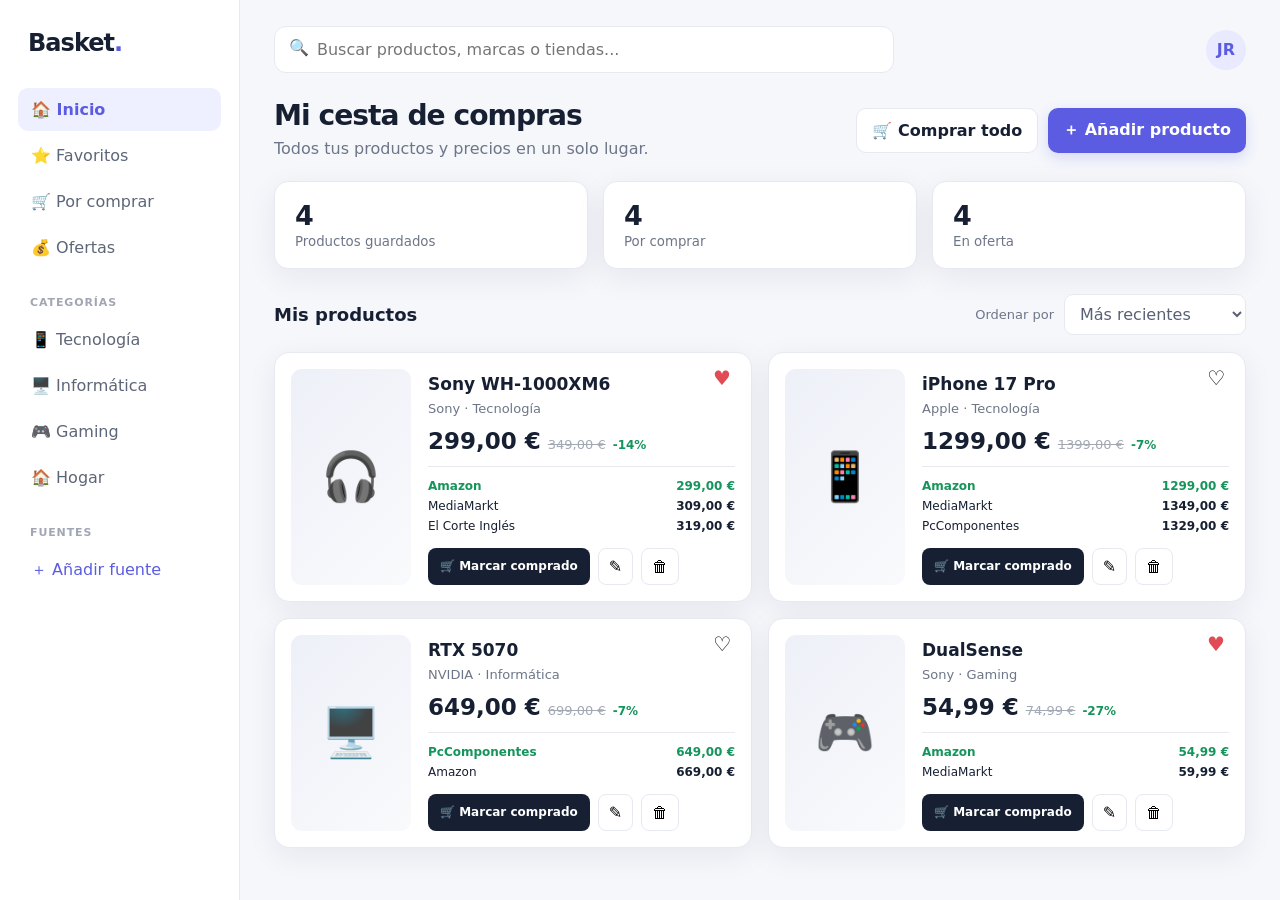
==== index.html @ 6db2d528 "feat: added buy all + html split" ====
<!DOCTYPE html>
<html lang="es">
<head>
  <meta charset="UTF-8">
  <meta name="viewport" content="width=device-width, initial-scale=1.0">
  <meta name="theme-color" content="#5b5ce2">
  <title>Basket — Lista de compras</title>
  <link rel="stylesheet" href="css/styles.css">
  <script src="js/app.js" defer></script>
</head>
<body>
<div class="app">
  <aside class="sidebar">
    <a class="logo" href="#" aria-label="Basket, inicio">Basket<span>.</span></a>
    <nav class="nav" aria-label="Navegación principal">
      <button class="active" data-filter="all">🏠 Inicio</button>
      <button data-filter="favorites">⭐ Favoritos</button>
      <button data-filter="pending">🛒 Por comprar</button>
      <button data-filter="offers">💰 Ofertas</button>
    </nav>
    <div class="section-title">CATEGORÍAS</div>
    <nav class="nav" aria-label="Categorías">
      <button data-cat="Tecnología">📱 Tecnología</button>
      <button data-cat="Informática">🖥️ Informática</button>
      <button data-cat="Gaming">🎮 Gaming</button>
      <button data-cat="Hogar">🏠 Hogar</button>
    </nav>
    <div class="section-title">FUENTES</div>
    <nav class="nav">
      <button class="add-source" id="addSource">＋ Añadir fuente</button>
    </nav>
  </aside>

  <main class="main">
    <header class="topbar">
      <label class="search">
        <span aria-hidden="true">🔍</span>
        <input id="search" type="search" aria-label="Buscar productos" placeholder="Buscar productos, marcas o tiendas...">
      </label>
      <div class="avatar" aria-label="Perfil">JR</div>
    </header>

    <section class="hero">
      <div>
        <h1>Mi cesta de compras</h1>
        <p>Todos tus productos y precios en un solo lugar.</p>
      </div>
      <div class="hero-actions">
        <button class="secondary" id="buyAll" type="button">🛒 Comprar todo</button>
        <button class="primary" id="addProduct" type="button">＋ Añadir producto</button>
      </div>
    </section>

    <section class="stats" aria-label="Resumen de productos">
      <div class="stat"><div class="num" id="count">0</div><small>Productos guardados</small></div>
      <div class="stat"><div class="num" id="pending">0</div><small>Por comprar</small></div>
      <div class="stat"><div class="num" id="offers">0</div><small>En oferta</small></div>
    </section>

    <div class="toolbar">
      <h2>Mis productos</h2>
      <label class="sort-label" for="sort">Ordenar por</label>
      <select id="sort">
        <option value="default">Más recientes</option>
        <option value="price">Precio menor</option>
        <option value="discount">Mayor descuento</option>
      </select>
    </div>

    <section class="products" id="products" aria-live="polite"></section>
  </main>
</div>

<div class="modal-back" id="modalBack" aria-hidden="true">
  <section class="modal" role="dialog" aria-modal="true" aria-labelledby="modalTitle">
    <h2 id="modalTitle">Añadir producto</h2>
    <form id="productForm">
      <label for="name">Nombre del producto</label>
      <input id="name" required placeholder="Ej. Sony WH-1000XM6">
      <label for="brand">Marca</label>
      <input id="brand" placeholder="Ej. Sony">
      <label for="price">Precio actual (€)</label>
      <input id="price" type="number" min="0" step="0.01" required placeholder="299">
      <label for="oldPrice">Precio anterior (€)</label>
      <input id="oldPrice" type="number" min="0" step="0.01" placeholder="349">
      <label for="category">Categoría</label>
      <input id="category" placeholder="Tecnología">
      <label for="url">URL del producto</label>
      <input id="url" type="url" placeholder="https://...">
      <div class="modal-actions">
        <button type="button" class="cancel" id="closeModal">Cancelar</button>
        <button class="primary" type="submit">Guardar producto</button>
      </div>
    </form>
  </section>
</div>
<div class="toast" id="toast" role="status" aria-live="polite"></div>
</body>
</html>
---- css/styles.css ----
* { box-sizing: border-box; }

:root {
  --bg: #f5f7fb;
  --card: #fff;
  --text: #172033;
  --muted: #6d7688;
  --line: #e6e9f0;
  --primary: #5b5ce2;
  --green: #15945b;
  --red: #e04b55;
  --shadow: 0 8px 30px rgba(25, 35, 60, .07);
}

html { min-width: 320px; }
body {
  margin: 0;
  font-family: Inter, system-ui, -apple-system, BlinkMacSystemFont, "Segoe UI", sans-serif;
  background: var(--bg);
  color: var(--text);
}
button, input, select { font: inherit; }
button { cursor: pointer; }
button:focus-visible, input:focus-visible, select:focus-visible, a:focus-visible {
  outline: 3px solid rgba(91, 92, 226, .35);
  outline-offset: 2px;
}
.app { display: grid; grid-template-columns: 240px minmax(0, 1fr); min-height: 100vh; }

.sidebar {
  background: #fff;
  border-right: 1px solid var(--line);
  padding: 25px 18px;
  position: sticky;
  top: 0;
  align-self: start;
  height: 100vh;
  overflow-y: auto;
}
.logo {
  display: inline-block;
  color: var(--text);
  text-decoration: none;
  font-size: 24px;
  font-weight: 850;
  margin: 4px 10px 28px;
  letter-spacing: -.04em;
}
.logo span { color: var(--primary); }
.nav button {
  display: block;
  width: 100%;
  border: 0;
  background: transparent;
  text-align: left;
  padding: 12px 13px;
  border-radius: 10px;
  color: #5d6678;
  margin: 3px 0;
}
.nav button.active, .nav button:hover {
  background: #eef0ff;
  color: var(--primary);
  font-weight: 650;
}
.section-title {
  font-size: 11px;
  color: #a0a6b3;
  font-weight: 700;
  letter-spacing: .08em;
  margin: 27px 12px 9px;
}
.add-source { color: var(--primary) !important; }

.main { padding: 26px 34px; max-width: 1500px; width: 100%; margin: 0 auto; min-width: 0; }
.topbar { display: flex; align-items: center; justify-content: space-between; gap: 18px; margin-bottom: 26px; }
.search { position: relative; flex: 1; max-width: 620px; min-width: 0; }
.search input {
  width: 100%;
  padding: 13px 16px 13px 42px;
  border: 1px solid var(--line);
  border-radius: 12px;
  background: #fff;
  outline: none;
}
.search span { position: absolute; left: 15px; top: 12px; pointer-events: none; }
.avatar {
  flex: 0 0 40px;
  width: 40px;
  height: 40px;
  border-radius: 50%;
  background: #e9eaff;
  display: grid;
  place-items: center;
  font-weight: 700;
  color: var(--primary);
}
.hero { display: flex; justify-content: space-between; align-items: center; gap: 20px; margin-bottom: 20px; }
.hero h1 { margin: 0 0 5px; font-size: clamp(24px, 2.2vw, 30px); letter-spacing: -.035em; }
.hero p { margin: 0; color: var(--muted); line-height: 1.5; }
.hero-actions { display: flex; align-items: center; gap: 10px; flex-wrap: wrap; }
.primary, .secondary {
  border-radius: 10px;
  padding: 12px 15px;
  font-weight: 650;
  white-space: nowrap;
}
.primary { background: var(--primary); color: #fff; border: 0; box-shadow: 0 5px 14px rgba(91, 92, 226, .2); }
.primary:hover { background: #4b4ccf; }
.secondary { background: #fff; color: var(--text); border: 1px solid var(--line); }
.secondary:hover { background: #f7f7ff; border-color: #c8c9f7; }
.stats { display: grid; grid-template-columns: repeat(3, minmax(0, 1fr)); gap: 15px; margin-bottom: 25px; }
.stat { background: var(--card); border: 1px solid var(--line); border-radius: 14px; padding: 18px 20px; box-shadow: var(--shadow); }
.stat .num { font-size: 27px; font-weight: 800; }
.stat small { color: var(--muted); }
.toolbar { display: flex; gap: 10px; align-items: center; flex-wrap: wrap; margin-bottom: 17px; }
.toolbar h2 { font-size: 18px; margin: 0 auto 0 0; }
.sort-label { color: var(--muted); font-size: 13px; }
.toolbar select { border: 1px solid var(--line); background: #fff; border-radius: 9px; padding: 9px 11px; color: #586174; max-width: 100%; }
.products { display: grid; grid-template-columns: repeat(2, minmax(0, 1fr)); gap: 16px; align-items: stretch; }
.product {
  background: #fff;
  border: 1px solid var(--line);
  border-radius: 15px;
  padding: 16px;
  display: grid;
  grid-template-columns: minmax(90px, 120px) minmax(0, 1fr);
  gap: 17px;
  box-shadow: var(--shadow);
  position: relative;
  min-width: 0;
}
.pic { min-height: 125px; border-radius: 11px; background: linear-gradient(135deg, #eef0f8, #f9fafc); display: grid; place-items: center; font-size: 48px; }
.product-content { min-width: 0; padding-top: 4px; }
.product h3 { font-size: 17px; line-height: 1.35; overflow-wrap: anywhere; margin: 0 35px 5px 0; }
.brand { color: var(--muted); font-size: 13px; margin-bottom: 12px; overflow-wrap: anywhere; }
.price { font-size: clamp(20px, 2vw, 23px); font-weight: 800; }
.old { text-decoration: line-through; color: #a3a9b4; font-size: 13px; margin-left: 7px; }
.discount { color: var(--green); font-size: 12px; font-weight: 700; margin-left: 7px; }
.shops { margin: 12px 0; border-top: 1px solid var(--line); padding-top: 9px; }
.shop { display: flex; justify-content: space-between; gap: 10px; font-size: 12px; padding: 3px 0; }
.shop span { overflow-wrap: anywhere; }
.shop b { font-size: 12px; white-space: nowrap; }
.best { color: var(--green); font-weight: 700; }
.actions { display: flex; gap: 8px; flex-wrap: wrap; }
.buy { border: 0; background: #172033; color: #fff; border-radius: 8px; padding: 9px 12px; font-size: 12px; font-weight: 650; }
.buy:hover { background: #303b53; }
.icon { border: 1px solid var(--line); background: #fff; border-radius: 8px; padding: 8px 10px; }
.icon:hover { background: #f5f6fa; }
.heart { position: absolute; right: 14px; top: 14px; border: 0; background: transparent; font-size: 20px; line-height: 1; }
.heart.on { color: var(--red); }
.empty { grid-column: 1 / -1; text-align: center; background: #fff; border: 1px dashed #ccd1dc; border-radius: 14px; padding: 50px 20px; color: var(--muted); }
.modal-back { display: none; position: fixed; inset: 0; background: rgba(18, 25, 40, .42); align-items: center; justify-content: center; padding: 20px; z-index: 10; overflow-y: auto; }
.modal-back.open { display: flex; }
.modal { background: #fff; border-radius: 16px; width: min(500px, 100%); max-height: calc(100vh - 40px); overflow-y: auto; padding: 24px; box-shadow: 0 20px 70px rgba(0, 0, 0, .2); }
.modal h2 { margin-top: 0; }
.modal label { display: block; font-size: 13px; font-weight: 650; margin: 13px 0 6px; }
.modal input { width: 100%; padding: 11px; border: 1px solid var(--line); border-radius: 9px; }
.modal-actions { display: flex; justify-content: flex-end; gap: 8px; margin-top: 20px; }
.cancel { border: 1px solid var(--line); background: #fff; border-radius: 9px; padding: 10px 14px; }
.toast { position: fixed; right: 22px; bottom: 22px; max-width: calc(100vw - 32px); background: #172033; color: #fff; padding: 12px 16px; border-radius: 10px; display: none; z-index: 20; box-shadow: var(--shadow); }
.toast.show { display: block; }

@media (max-width: 1120px) {
  .app { grid-template-columns: 210px minmax(0, 1fr); }
  .main { padding: 24px; }
  .products { grid-template-columns: 1fr; }
}
@media (max-width: 760px) {
  .app { display: flex; flex-direction: column; }
  .sidebar { position: static; height: auto; overflow: visible; padding: 12px 16px; border-right: 0; border-bottom: 1px solid var(--line); }
  .logo { margin: 2px 6px 12px; font-size: 22px; }
  .sidebar .nav { display: flex; gap: 6px; overflow-x: auto; padding-bottom: 3px; }
  .nav button { flex: 0 0 auto; width: auto; margin: 0; white-space: nowrap; padding: 10px 12px; }
  .section-title { margin: 12px 6px 7px; }
  .main { padding: 18px 16px 28px; }
  .topbar { margin-bottom: 20px; }
  .hero { align-items: flex-start; flex-direction: column; }
  .hero-actions { width: 100%; }
  .hero-actions button { flex: 1 1 auto; }
}
@media (max-width: 480px) {
  .main { padding: 15px 12px 24px; }
  .stats { grid-template-columns: 1fr; gap: 10px; margin-bottom: 20px; }
  .stat { padding: 14px 16px; }
  .stat .num { font-size: 24px; }
  .toolbar { align-items: center; }
  .toolbar h2 { width: 100%; }
  .sort-label { margin-left: 0; }
  .toolbar select { flex: 1; }
  .product { grid-template-columns: 1fr; gap: 12px; padding: 13px; }
  .pic { min-height: 135px; }
  .product-content { padding-top: 0; }
  .product h3 { padding-right: 20px; }
  .actions button { flex: 1; }
  .modal { padding: 19px; }
  .toast { right: 12px; bottom: 12px; }
}
@media (prefers-reduced-motion: reduce) {
  *, *::before, *::after { scroll-behavior: auto !important; }
}
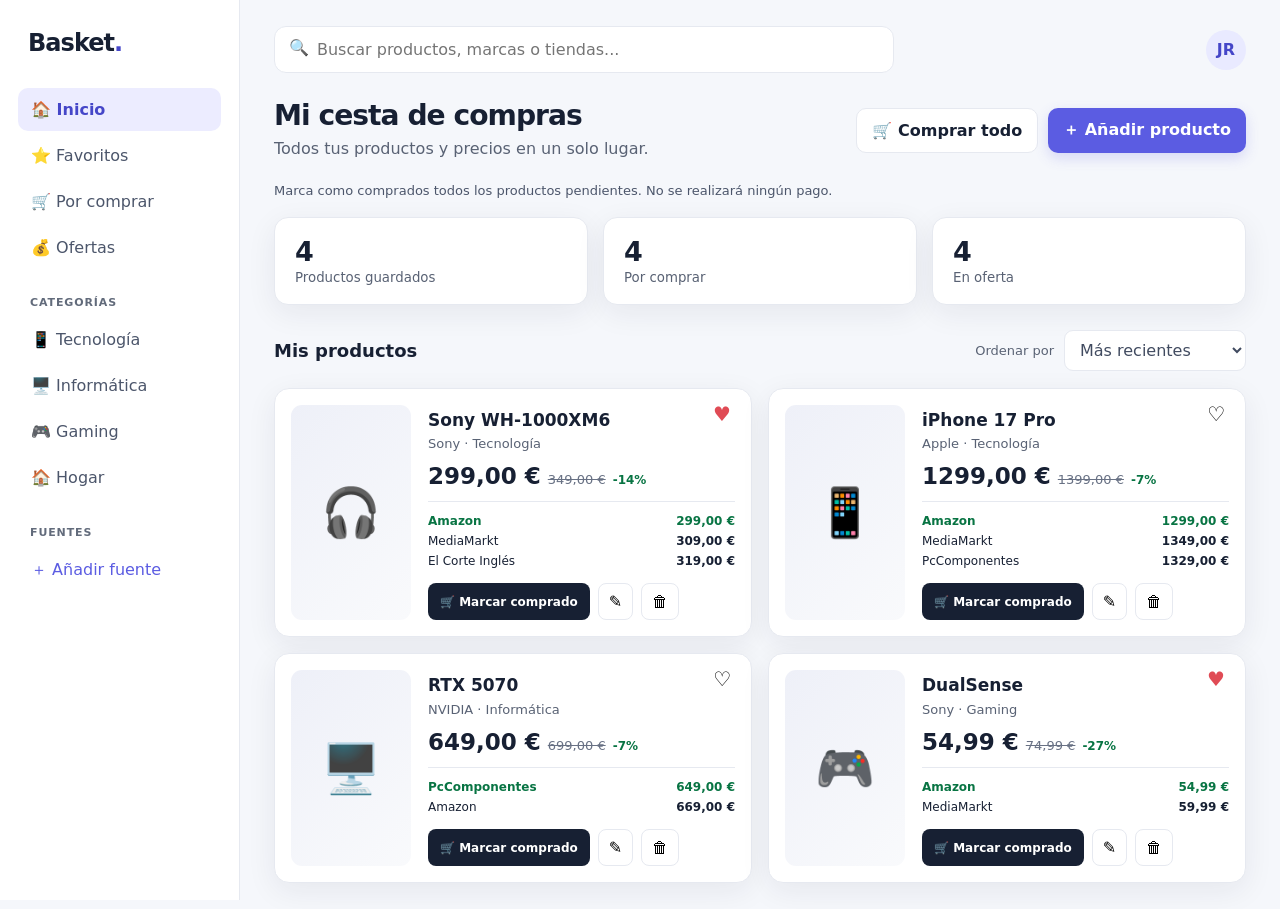
==== commit 2f82b8ef: "feat: accesibility" ====
--- a/index.html
+++ b/index.html
@@ -9,6 +9,7 @@
   <script src="js/app.js" defer></script>
 </head>
 <body>
+<a class="skip-link" href="#mainContent">Saltar al contenido principal</a>
 <div class="app">
   <aside class="sidebar">
     <a class="logo" href="#" aria-label="Basket, inicio">Basket<span>.</span></a>
@@ -31,13 +32,13 @@
     </nav>
   </aside>
 
-  <main class="main">
+  <main class="main" id="mainContent" tabindex="-1">
     <header class="topbar">
       <label class="search">
         <span aria-hidden="true">🔍</span>
         <input id="search" type="search" aria-label="Buscar productos" placeholder="Buscar productos, marcas o tiendas...">
       </label>
-      <div class="avatar" aria-label="Perfil">JR</div>
+      <div class="avatar" role="img" aria-label="Avatar del perfil, iniciales JR">JR</div>
     </header>
 
     <section class="hero">
@@ -46,10 +47,11 @@
         <p>Todos tus productos y precios en un solo lugar.</p>
       </div>
       <div class="hero-actions">
-        <button class="secondary" id="buyAll" type="button">🛒 Comprar todo</button>
+        <button class="secondary" id="buyAll" type="button" aria-describedby="buyAllHelp">🛒 Comprar todo</button>
         <button class="primary" id="addProduct" type="button">＋ Añadir producto</button>
       </div>
     </section>
+    <p class="help-text" id="buyAllHelp">Marca como comprados todos los productos pendientes. No se realizará ningún pago.</p>
 
     <section class="stats" aria-label="Resumen de productos">
       <div class="stat"><div class="num" id="count">0</div><small>Productos guardados</small></div>
@@ -72,21 +74,22 @@
 </div>
 
 <div class="modal-back" id="modalBack" aria-hidden="true">
-  <section class="modal" role="dialog" aria-modal="true" aria-labelledby="modalTitle">
+  <section class="modal" role="dialog" aria-modal="true" aria-labelledby="modalTitle" aria-describedby="modalDescription">
     <h2 id="modalTitle">Añadir producto</h2>
+    <p id="modalDescription" class="help-text">Los campos marcados como obligatorios deben completarse.</p>
     <form id="productForm">
-      <label for="name">Nombre del producto</label>
-      <input id="name" required placeholder="Ej. Sony WH-1000XM6">
+      <label for="name">Nombre del producto <span aria-hidden="true">*</span><span class="sr-only"> (obligatorio)</span></label>
+      <input id="name" name="name" autocomplete="off" required aria-required="true" placeholder="Ej. Sony WH-1000XM6">
       <label for="brand">Marca</label>
-      <input id="brand" placeholder="Ej. Sony">
-      <label for="price">Precio actual (€)</label>
-      <input id="price" type="number" min="0" step="0.01" required placeholder="299">
+      <input id="brand" name="brand" autocomplete="organization" placeholder="Ej. Sony">
+      <label for="price">Precio actual (€) <span aria-hidden="true">*</span><span class="sr-only"> (obligatorio)</span></label>
+      <input id="price" name="price" type="number" min="0" step="0.01" required aria-required="true" inputmode="decimal" placeholder="299">
       <label for="oldPrice">Precio anterior (€)</label>
-      <input id="oldPrice" type="number" min="0" step="0.01" placeholder="349">
+      <input id="oldPrice" name="oldPrice" type="number" min="0" step="0.01" inputmode="decimal" placeholder="349">
       <label for="category">Categoría</label>
-      <input id="category" placeholder="Tecnología">
+      <input id="category" name="category" placeholder="Tecnología">
       <label for="url">URL del producto</label>
-      <input id="url" type="url" placeholder="https://...">
+      <input id="url" name="url" type="url" inputmode="url" placeholder="https://...">
       <div class="modal-actions">
         <button type="button" class="cancel" id="closeModal">Cancelar</button>
         <button class="primary" type="submit">Guardar producto</button>
@@ -94,6 +97,6 @@
     </form>
   </section>
 </div>
-<div class="toast" id="toast" role="status" aria-live="polite"></div>
+<div class="toast" id="toast" role="status" aria-live="polite" aria-atomic="true"></div>
 </body>
 </html>
--- a/css/styles.css
+++ b/css/styles.css
@@ -4,7 +4,7 @@
   --bg: #f5f7fb;
   --card: #fff;
   --text: #172033;
-  --muted: #6d7688;
+  --muted: #596274;
   --line: #e6e9f0;
   --primary: #5b5ce2;
   --green: #15945b;
@@ -12,7 +12,7 @@
   --shadow: 0 8px 30px rgba(25, 35, 60, .07);
 }
 
-html { min-width: 320px; }
+html { min-width: 320px; scroll-behavior: smooth; }
 body {
   margin: 0;
   font-family: Inter, system-ui, -apple-system, BlinkMacSystemFont, "Segoe UI", sans-serif;
@@ -21,10 +21,35 @@
 }
 button, input, select { font: inherit; }
 button { cursor: pointer; }
-button:focus-visible, input:focus-visible, select:focus-visible, a:focus-visible {
-  outline: 3px solid rgba(91, 92, 226, .35);
-  outline-offset: 2px;
-}
+button:focus-visible, input:focus-visible, select:focus-visible, a:focus-visible, [tabindex="-1"]:focus-visible {
+  outline: 3px solid #3435a8;
+  outline-offset: 3px;
+}
+.skip-link {
+  position: absolute;
+  top: 8px;
+  left: 8px;
+  z-index: 100;
+  transform: translateY(-160%);
+  padding: 12px 16px;
+  border-radius: 8px;
+  background: #172033;
+  color: #fff;
+  font-weight: 700;
+}
+.skip-link:focus { transform: translateY(0); }
+.sr-only {
+  position: absolute;
+  width: 1px;
+  height: 1px;
+  padding: 0;
+  margin: -1px;
+  overflow: hidden;
+  clip: rect(0, 0, 0, 0);
+  white-space: nowrap;
+  border: 0;
+}
+.help-text { color: #4c566b; font-size: 13px; line-height: 1.5; margin: 8px 0 16px; }
 .app { display: grid; grid-template-columns: 240px minmax(0, 1fr); min-height: 100vh; }
 
 .sidebar {
@@ -46,7 +71,7 @@
   margin: 4px 10px 28px;
   letter-spacing: -.04em;
 }
-.logo span { color: var(--primary); }
+.logo span { color: #4546c8; }
 .nav button {
   display: block;
   width: 100%;
@@ -55,17 +80,17 @@
   text-align: left;
   padding: 12px 13px;
   border-radius: 10px;
-  color: #5d6678;
+  color: #4c566b;
   margin: 3px 0;
 }
 .nav button.active, .nav button:hover {
-  background: #eef0ff;
-  color: var(--primary);
+  background: #ececff;
+  color: #4546c8;
   font-weight: 650;
 }
 .section-title {
   font-size: 11px;
-  color: #a0a6b3;
+  color: #626b7b;
   font-weight: 700;
   letter-spacing: .08em;
   margin: 27px 12px 9px;
@@ -93,7 +118,7 @@
   display: grid;
   place-items: center;
   font-weight: 700;
-  color: var(--primary);
+  color: #4546c8;
 }
 .hero { display: flex; justify-content: space-between; align-items: center; gap: 20px; margin-bottom: 20px; }
 .hero h1 { margin: 0 0 5px; font-size: clamp(24px, 2.2vw, 30px); letter-spacing: -.035em; }
@@ -116,7 +141,7 @@
 .toolbar { display: flex; gap: 10px; align-items: center; flex-wrap: wrap; margin-bottom: 17px; }
 .toolbar h2 { font-size: 18px; margin: 0 auto 0 0; }
 .sort-label { color: var(--muted); font-size: 13px; }
-.toolbar select { border: 1px solid var(--line); background: #fff; border-radius: 9px; padding: 9px 11px; color: #586174; max-width: 100%; }
+.toolbar select { border: 1px solid var(--line); background: #fff; border-radius: 9px; padding: 9px 11px; color: #414b60; max-width: 100%; }
 .products { display: grid; grid-template-columns: repeat(2, minmax(0, 1fr)); gap: 16px; align-items: stretch; }
 .product {
   background: #fff;
@@ -135,13 +160,13 @@
 .product h3 { font-size: 17px; line-height: 1.35; overflow-wrap: anywhere; margin: 0 35px 5px 0; }
 .brand { color: var(--muted); font-size: 13px; margin-bottom: 12px; overflow-wrap: anywhere; }
 .price { font-size: clamp(20px, 2vw, 23px); font-weight: 800; }
-.old { text-decoration: line-through; color: #a3a9b4; font-size: 13px; margin-left: 7px; }
-.discount { color: var(--green); font-size: 12px; font-weight: 700; margin-left: 7px; }
+.old { text-decoration: line-through; color: #687184; font-size: 13px; margin-left: 7px; }
+.discount { color: #087443; font-size: 12px; font-weight: 700; margin-left: 7px; }
 .shops { margin: 12px 0; border-top: 1px solid var(--line); padding-top: 9px; }
 .shop { display: flex; justify-content: space-between; gap: 10px; font-size: 12px; padding: 3px 0; }
 .shop span { overflow-wrap: anywhere; }
 .shop b { font-size: 12px; white-space: nowrap; }
-.best { color: var(--green); font-weight: 700; }
+.best { color: #087443; font-weight: 700; }
 .actions { display: flex; gap: 8px; flex-wrap: wrap; }
 .buy { border: 0; background: #172033; color: #fff; border-radius: 8px; padding: 9px 12px; font-size: 12px; font-weight: 650; }
 .buy:hover { background: #303b53; }
@@ -197,5 +222,11 @@
   .toast { right: 12px; bottom: 12px; }
 }
 @media (prefers-reduced-motion: reduce) {
-  *, *::before, *::after { scroll-behavior: auto !important; }
-}
+  html { scroll-behavior: auto; }
+  *, *::before, *::after {
+    animation-duration: 0.01ms !important;
+    animation-iteration-count: 1 !important;
+    transition-duration: 0.01ms !important;
+    scroll-behavior: auto !important;
+  }
+}
